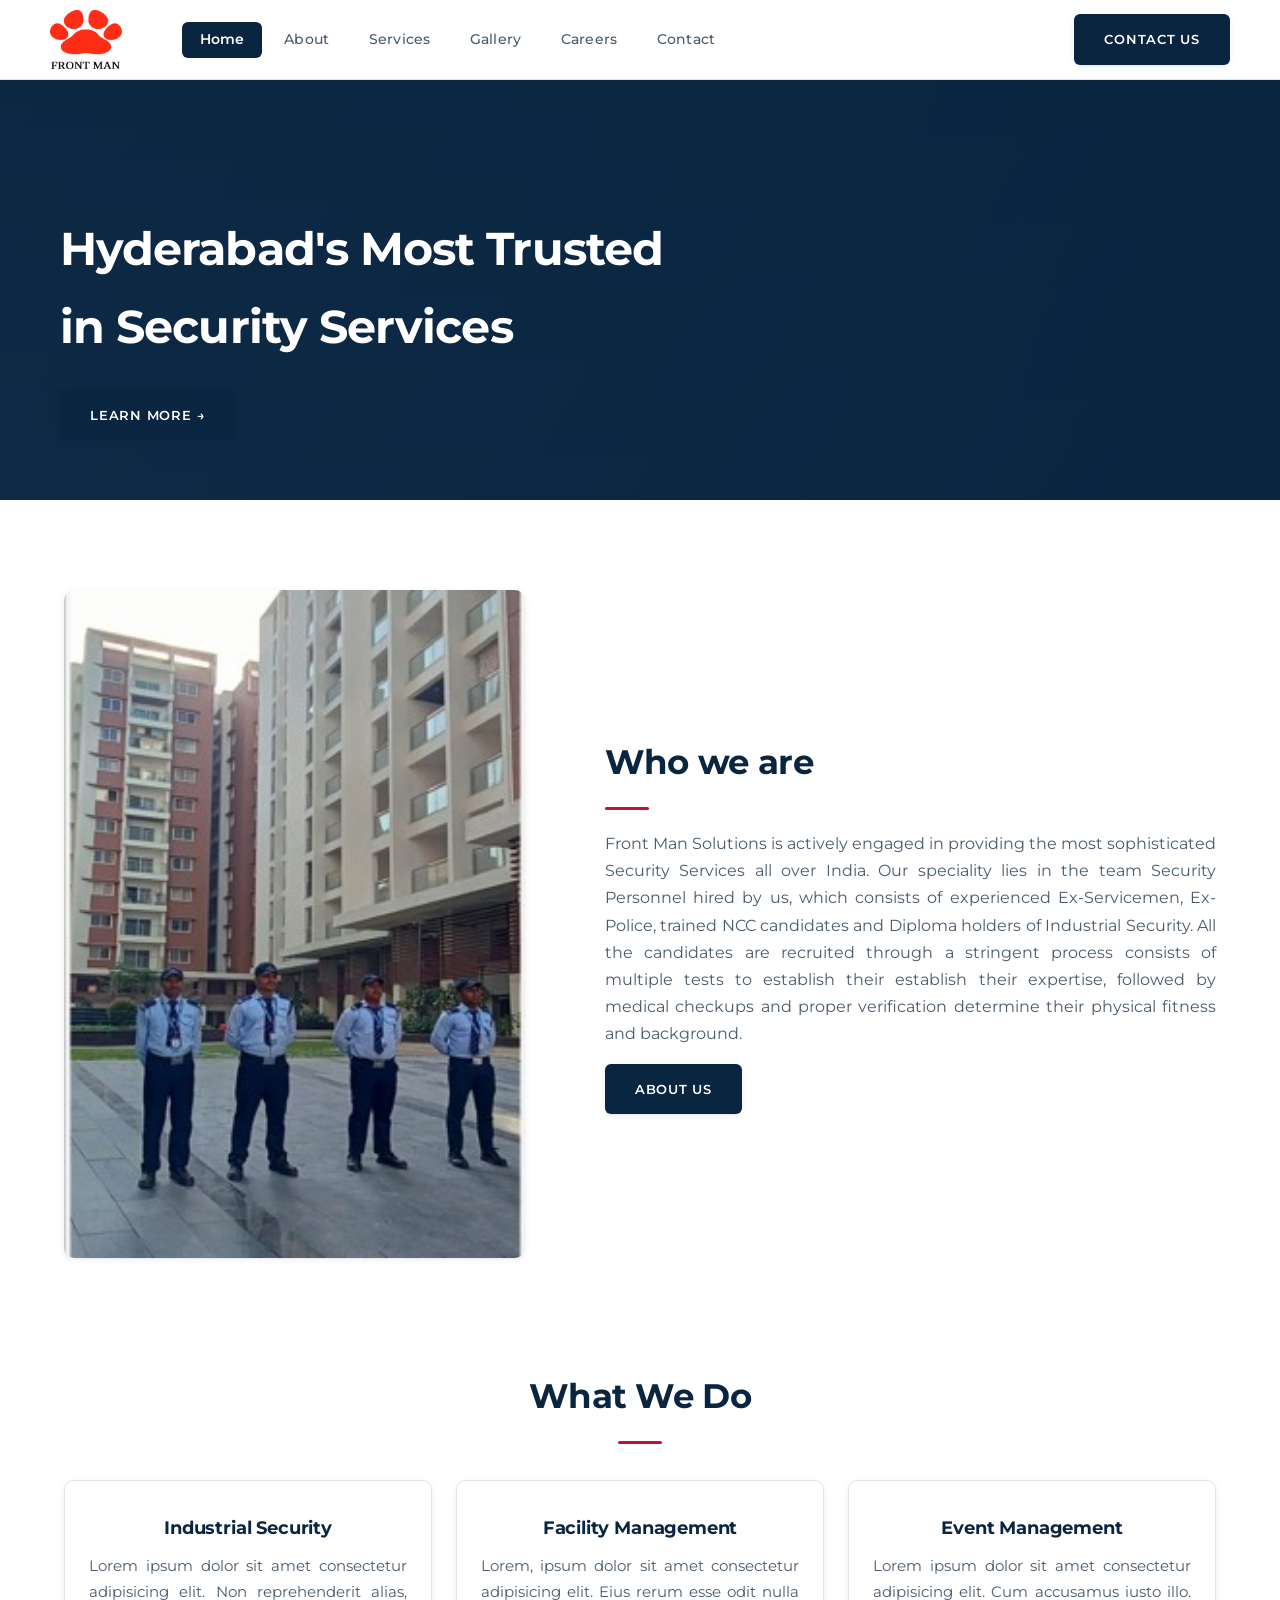
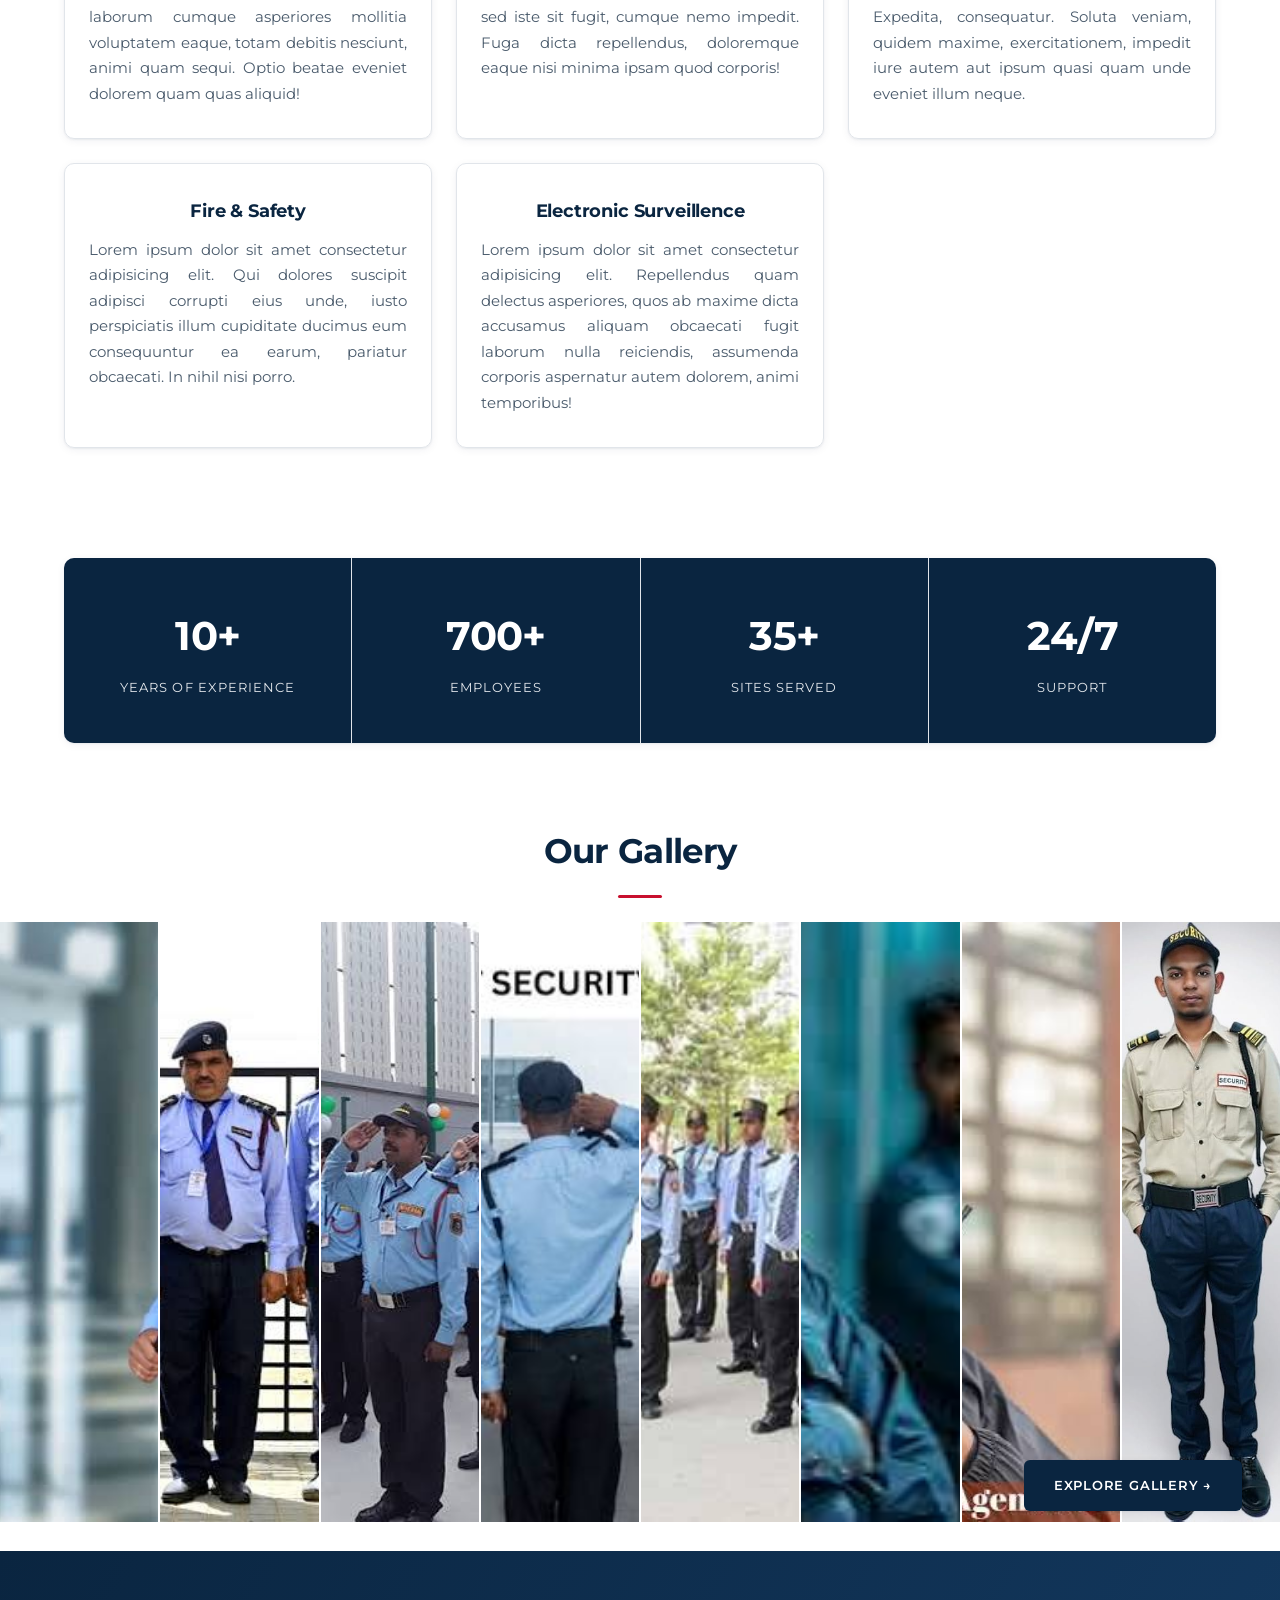
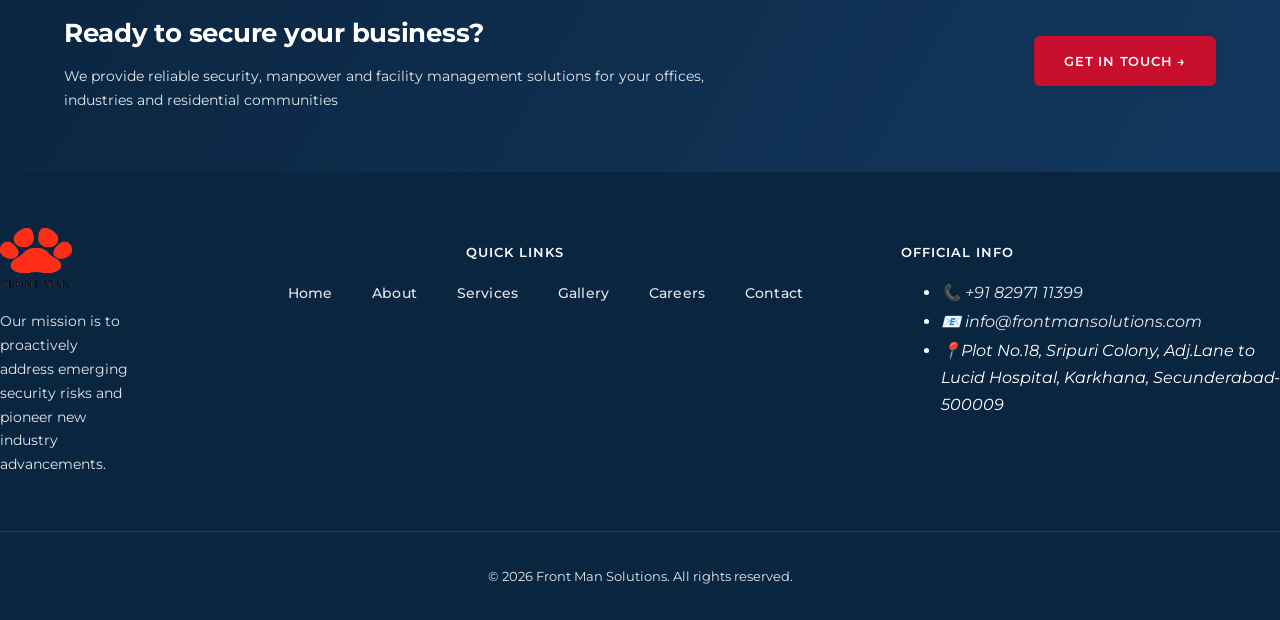
==== FMS/index.html @ 76311084 "First Commit" ====
<!DOCTYPE html>
<html lang="en">

<head>
    <meta charset="UTF-8">
    <meta name="viewport" content="width=device-width, initial-scale=1.0">
    <link rel="preconnect" href="https://fonts.googleapis.com">
    <link rel="preconnect" href="https://fonts.gstatic.com" crossorigin>
    <link href="https://fonts.googleapis.com/css2?family=Montserrat:wght@300;400;500;600;700&display=swap"
        rel="stylesheet">
    <link rel="icon" href="assets/images/favicon.svg">
    <link rel="stylesheet" href="css/styles.css">
    <link rel="stylesheet" href="css/home.css">
    <title>Front Man Solutions</title>
</head>

<body>
    <header>
        <a href="index.html">
            <img src="assets/images/logo.png" alt="Frontman Solutions Logo">
        </a>
        <nav aria-label="Primary Navigation">
            <ul>
                <li><a href="index.html" class="active">Home</a></li>
                <li><a href="about.html">About</a></li>
                <li><a href="services.html">Services</a></li>
                <li><a href="gallery.html">Gallery</a></li>
                <li><a href="careers.html">Careers</a></li>
                <li><a href="contact.html">Contact</a></li>
            </ul>
        </nav>
        <a href="contact.html" class="btn">Contact Us</a>
    </header>
    <main>
        <section class="hero">
            <h1>Hyderabad's Most Trusted in Security Services</h1>
            <a href="about.html" class="btn">Learn More →</a>
        </section>
        <section class="about">
            <div class="container">
                <img src="assets/images/about.jpg" alt="About Image">
                <div class="about-text">
                    <h2 class="section-title">Who we are</h2>
                    <p> Front Man Solutions is actively engaged in providing
                        the most sophisticated Security Services all over India.
                        Our speciality lies in the team Security Personnel hired by us,
                        which consists of experienced Ex-Servicemen, Ex-Police,
                        trained NCC candidates and Diploma holders of Industrial Security.
                        All the candidates are recruited through a stringent
                        process consists of multiple tests to establish their
                        establish their expertise, followed by medical checkups
                        and proper verification determine their physical fitness and background.</p>
                    <a href="about.html" class="btn">About Us</a>
                </div>
            </div>
        </section>
        <section class="services">
            <div class="container">
                <h2 class="section-title">What We Do</h2>
                <div class="service-grid">
                    <div class="service-card">
                        <h3>Industrial Security</h3>
                        <p>Lorem ipsum dolor sit amet consectetur adipisicing elit. Non reprehenderit alias, laborum
                            cumque
                            asperiores mollitia voluptatem eaque, totam debitis nesciunt, animi quam sequi. Optio beatae
                            eveniet dolorem quam quas aliquid!</p>
                    </div>
                    <div class="service-card">
                        <h3>Facility Management</h3>
                        <p>Lorem, ipsum dolor sit amet consectetur adipisicing elit. Eius rerum esse odit nulla sed iste
                            sit
                            fugit, cumque nemo impedit. Fuga dicta repellendus, doloremque eaque nisi minima ipsam quod
                            corporis!</p>
                    </div>
                    <div class="service-card">
                        <h3>Event Management</h3>
                        <p>Lorem ipsum dolor sit amet consectetur adipisicing elit. Cum accusamus iusto illo. Expedita,
                            consequatur. Soluta veniam, quidem maxime, exercitationem, impedit iure autem aut ipsum
                            quasi
                            quam unde eveniet illum neque.</p>
                    </div>
                    <div class="service-card">
                        <h3>Fire & Safety</h3>
                        <p>Lorem ipsum dolor sit amet consectetur adipisicing elit. Qui dolores suscipit adipisci
                            corrupti
                            eius unde, iusto perspiciatis illum cupiditate ducimus eum consequuntur ea earum, pariatur
                            obcaecati. In nihil nisi porro.</p>
                    </div>
                    <div class="service-card">
                        <h3>Electronic Surveillence</h3>
                        <p>Lorem ipsum dolor sit amet consectetur adipisicing elit. Repellendus quam delectus
                            asperiores,
                            quos ab maxime dicta accusamus aliquam obcaecati fugit laborum nulla reiciendis, assumenda
                            corporis aspernatur autem dolorem, animi temporibus!</p>
                    </div>
                </div>
            </div>
        </section>
        <section class="trust">
            <div class="container">
                <dl class="trust-grid">
                    <div class="stat-item">
                        <dt>10+</dt>
                        <dd>Years of experience</dd>
                    </div>
                    <div class="stat-item">
                        <dt>700+</dt>
                        <dd>Employees</dd>
                    </div>
                    <div class="stat-item">
                        <dt>35+</dt>
                        <dd>Sites Served</dd>
                    </div>
                    <div class="stat-item">
                        <dt>24/7</dt>
                        <dd>Support</dd>
                    </div>
                </dl>
            </div>
        </section>
        <section class="gallery">
            <div class="container">
                <h2 class="section-title">Our Gallery</h2>
            </div>
            <div class="gallery-row">
                <div class="gallery-item">
                    <img src="assets/images/images1.jpg" alt="">
                </div>
                <div class="gallery-item">
                    <img src="assets/images/images2.jpg" alt="">
                </div>
                <div class="gallery-item">
                    <img src="assets/images/images3.jpg" alt="">
                </div>
                <div class="gallery-item">
                    <img src="assets/images/images4.jpg" alt="">
                </div>
                <div class="gallery-item">
                    <img src="assets/images/images5.jpg" alt="">
                </div>
                <div class="gallery-item">
                    <img src="assets/images/images6.jpg" alt="">
                </div>
                <div class="gallery-item">
                    <img src="assets/images/images7.jpg" alt="">
                </div>
                <div class="gallery-item">
                    <img src="assets/images/images8.jpg" alt="">
                </div>
                <div class="gallery-btn-wrapper">
                    <a href="gallery.html" class="btn">Explore Gallery →</a>
                </div>
            </div>
        </section>
        <section class="cta">
            <div class="container">
                <div class="cta-question">
                    <h2>Ready to secure your business?</h2>
                    <p>We provide reliable security, manpower and facility management solutions for your offices,
                        industries and residential
                        communities</p>
                </div>
                <a href="contact.html" class="btn">Get in touch →</a>
            </div>
        </section>
    </main>
    <footer>
        <section class="footer-content">
            <div class="footer-logo">
                <img src="assets/images/logo.png" alt="Frontman Solutions Logo">
                <p>Our mission is to proactively address emerging security risks and pioneer new industry
                    advancements.
                </p>
            </div>
            <div class="footer-links">
                <h3>Quick Links</h3>
                <nav aria-label="Footer Navigation">
                    <ul>
                        <li><a href="index.html">Home</a></li>
                        <li><a href="about.html">About</a></li>
                        <li><a href="services.html">Services</a></li>
                        <li><a href="gallery.html">Gallery</a></li>
                        <li><a href="careers.html">Careers</a></li>
                        <li><a href="contact.html">Contact</a></li>
                    </ul>
                </nav>
            </div>
            <div class="footer-info">
                <h3>Official Info</h3>
                <address>
                    <ul>
                        <li><a href="tel:+918297111399">📞 +91 82971 11399</a></li>
                        <li><a href="mailto:info@frontmansolutions.com">📧 info@frontmansolutions.com</a></li>
                        <li>📍Plot No.18, Sripuri Colony,
                            Adj.Lane to Lucid Hospital,
                            Karkhana, Secunderabad-500009
                        </li>
                    </ul>
                </address>
            </div>
        </section>
        <div class="copyright">
            <p>© 2026 Front Man Solutions. All rights reserved.</p>
        </div>
    </footer>
</body>
---- FMS/css/styles.css ----
:root {
    /* Brand colors */
    --navy: #0A2540;
    --navy-light: #13385E;
    --steel: #4A5B6C;
    --steel-light: #E4E8EC;
    --accent: #C8102E;
    --accent-dark: #9E0C22;
    --white: #FFFFFF;
    --ink: #1B1F23;
    --border: #E1E5EA;

    /* Typography scale */
    --fs-h1: 46px;
    --fs-h2: 32px;
    --fs-h3: 20px;
    --fs-body: 16px;
    --fs-small: 14px;

    /* Effects */
    --shadow-card: 0 1px 2px rgba(10, 37, 64, 0.06), 0 2px 8px rgba(10, 37, 64, 0.06);
    --shadow-card-hover: 0 2px 4px rgba(10, 37, 64, 0.08), 0 8px 20px rgba(10, 37, 64, 0.10);
    --radius-sm: 6px;
    --radius-md: 10px;
    --radius-lg: 20px;
    --transition-base: 0.2s ease;
}

.container {
    width: min(90%, 1200px);
    margin: auto;
}

/* Typography-led section title — bold navy heading + thin red underline accent */
.section-title {
    color: var(--navy);
    font-size: 34px;
    font-weight: 700;
    letter-spacing: -0.02em;
    text-align: center;
    width: fit-content;
    margin: auto;
    margin-bottom: 36px;
    padding-bottom: 18px;
    position: relative;
}

.section-title::after {
    content: '';
    position: absolute;
    bottom: 0;
    left: 50%;
    transform: translateX(-50%);
    width: 44px;
    height: 3px;
    background: var(--accent);
    border-radius: 2px;
}

/* Solid navy button, tight motion, uppercase micro-label */
.btn {
    display: inline-block;
    margin: 0;
    padding: 14px 30px;
    color: var(--white);
    text-decoration: none;
    border-radius: var(--radius-sm);
    background: var(--navy);
    font-size: 13px;
    font-weight: 600;
    letter-spacing: 0.06em;
    text-transform: uppercase;
    box-shadow: var(--shadow-card);
    transition:
        background 0.2s ease,
        transform 0.2s ease,
        box-shadow 0.2s ease;
}

.btn:hover {
    background: var(--accent);
    transform: translateY(-2px);
    box-shadow: 0 8px 20px rgba(200, 16, 46, 0.25);
}

.btn:active {
    transform: translateY(0);
}

*,
*::before,
*::after {
    box-sizing: border-box;
}

body {
    margin: 0;
    padding: 0;
    font-family: "Montserrat", sans-serif;
    font-weight: 400;
    line-height: 1.7;
    color: var(--ink);
}

header {
    display: flex;
    align-items: center;
    justify-content: space-between;
    position: sticky;
    top: 0;
    z-index: 1000;
    padding: 0 50px;
    height: 80px;
    background: var(--white);
    border-bottom: 1px solid var(--border);
}

header img {
    width: auto;
    max-height: 60px;
}

header a {
    display: flex;
    align-items: center;
}

nav {
    flex: 1;
    margin-left: 60px;
    height: 100%;
}

nav ul {
    display: flex;
    align-items: center;
    list-style: none;
    gap: 4px;
    margin: 0;
    padding: 0;
    height: 100%;
}

nav ul li {
    height: 100%;
    display: flex;
    align-items: center;
}

nav ul a {
    display: flex;
    align-items: center;
    justify-content: center;
    height: 36px;
    padding: 0 18px;
    text-decoration: none;
    color: var(--steel);
    font-size: 14px;
    font-weight: 500;
    letter-spacing: 0.01em;
    border-radius: var(--radius-sm);
    transition: color 0.2s ease, background 0.2s ease;
}

nav ul a:hover {
    color: var(--navy);
    background: var(--steel-light);
}

nav ul a.active {
    background: var(--navy);
    color: var(--white);
    font-weight: 600;
}

footer {
    display: flex;
    flex-direction: column;
    color: var(--white);
    padding-top: 56px;
    background: var(--navy);
}

.footer-content {
    display: flex;
    justify-content: center;
    align-items: flex-start;
    gap: 80px;
    padding-bottom: 40px;
}

.footer-logo img {
    width: auto;
    max-height: 60px;
}

.footer-logo p {
    color: var(--steel-light);
    font-size: 14px;
    max-width: 260px;
}

.footer-links {
    display: flex;
    flex-direction: column;
}

.footer-links h3 {
    text-align: center;
    color: var(--white);
    font-size: 13px;
    text-transform: uppercase;
    letter-spacing: 0.08em;
    font-weight: 600;
}

.footer-links a {
    text-decoration: none;
    color: var(--steel-light);
    margin-bottom: 5px;
    transition: color 0.2s ease;
}

.footer-links a:hover {
    color: var(--white);
}

.footer-info h3 {
    color: var(--white);
    font-size: 13px;
    text-transform: uppercase;
    letter-spacing: 0.08em;
    font-weight: 600;
}

.footer-info a {
    color: var(--steel-light);
    text-decoration: none;
    line-height: 1.8;
    transition: color 0.2s ease;
}

.footer-info a:hover {
    color: var(--white);
}

.copyright {
    width: 100%;
    text-align: center;
    border-top: 1px solid rgba(255, 255, 255, 0.1);
    padding: 20px 0;
    font-size: 13px;
    color: var(--steel-light);
}
---- FMS/css/home.css ----
/* Hero — the ONE signature gradient moment on the page */
.hero {
    background-image:
        linear-gradient(180deg, rgba(10, 37, 64, 0.82), rgba(10, 37, 64, 0.55)),
        linear-gradient(120deg, #16324f, #0A2540),
        url("../assets/images/hero.jpg");
    background-size: cover;
    background-position: center;
    min-height: 420px;
    display: flex;
    flex-direction: column;
    justify-content: flex-end;
    padding: 60px;
}

.hero h1 {
    font-size: var(--fs-h1);
    font-weight: 700;
    letter-spacing: -0.02em;
    color: var(--white);
    max-width: 640px;
    margin: 0 0 24px;
}

.hero a {
    width: fit-content;
}

.trust {
    padding: 20px 0 60px;
}

.trust .container {
    display: flex;
    align-items: center;
    justify-content: center;
    box-sizing: border-box;
    border-radius: var(--radius-md);
    overflow: hidden;
    box-shadow: var(--shadow-card);
    margin: 20px auto;
    height: fit-content;
    background: var(--border);
}

.trust-grid {
    display: grid;
    grid-template-columns: repeat(4, 1fr);
    gap: 1px;
    width: 100%;
    background: var(--border);
    margin: 0;
}

.stat-item {
    margin: 0;
    padding: 44px 20px;
    color: var(--white);
    text-align: center;
    background: var(--navy);
}

.stat-item dt,
.stat-item dd {
    margin: 0;
}

.stat-item dt {
    font-size: 40px;
    font-weight: 700;
    letter-spacing: -0.02em;
}

.stat-item dd {
    font-size: 13px;
    text-transform: uppercase;
    letter-spacing: 0.08em;
    color: var(--steel-light);
    margin-top: 6px;
}

.about .container {
    display: flex;
    justify-content: center;
    align-items: center;
    text-align: justify;
    gap: 80px;
    padding: 90px 0;
    height: fit-content;
}

.about-text {
    flex: 1;
    display: block;
}

.about-text .section-title {
    margin: 0 0 20px;
    text-align: left;
}

.about-text .section-title::after {
    left: 0;
    transform: none;
}

.about-text p {
    color: var(--steel);
}

.about img {
    width: 40%;
    object-fit: cover;
    border-radius: var(--radius-md);
    box-shadow: var(--shadow-card);
}

.services {
    padding: 20px 0 60px;
}

.service-grid {
    display: grid;
    grid-template-columns: repeat(auto-fit, minmax(280px, 1fr));
    gap: 24px;
    margin: 10px 0;
}

.service-card {
    padding: 32px 24px;
    border: 1px solid var(--border);
    border-radius: var(--radius-md);
    box-shadow: var(--shadow-card);
    transition: transform 0.2s ease, box-shadow 0.2s ease, border-color 0.2s ease;
}

.service-card:hover {
    transform: translateY(-4px);
    box-shadow: var(--shadow-card-hover);
    border-color: var(--navy);
}

.service-card h3 {
    text-align: center;
    margin: 0 0 10px;
    color: var(--navy);
    font-size: 18px;
    letter-spacing: -0.01em;
}

.service-card p {
    text-align: justify;
    color: var(--steel);
    font-size: 15px;
    margin: 0;
}

.gallery {
    position: relative;
    padding-bottom: 20px;
}

.gallery .section-title {
    margin-bottom: 24px;
}

.gallery-btn-wrapper {
    position: absolute;
    right: 38px;
    bottom: 40px;
}

.gallery-row {
    width: 100%;
    display: flex;
    gap: 2px;
}

.gallery-item {
    flex: 1;
    overflow: hidden;
    cursor: pointer;
    transition: flex 0.4s ease;
}

.gallery-item:hover {
    flex: 2.2;
}

.gallery-item img {
    width: 100%;
    height: 600px;
    object-fit: cover;
    transition: transform 0.4s ease;
}

.gallery-item:hover img {
    transform: scale(1.05);
}

.cta {
    width: 100%;
    background: linear-gradient(120deg, var(--navy), var(--navy-light));
    padding: 60px 0;
}

.cta .container {
    display: flex;
    justify-content: space-between;
    align-items: center;
    gap: 80px;
    margin-bottom: 0;
}

.cta-question {
    max-width: 650px;
}

.cta-question h2 {
    color: var(--white);
    font-size: 26px;
    font-weight: 700;
    letter-spacing: -0.01em;
    margin: 0 0 10px;
}

.cta-question p {
    font-size: 14px;
    color: var(--steel-light);
    line-height: 1.7;
    margin: 0;
}

.cta .btn {
    background: var(--accent);
    flex-shrink: 0;
}

.cta .btn:hover {
    background: var(--accent-dark);
}
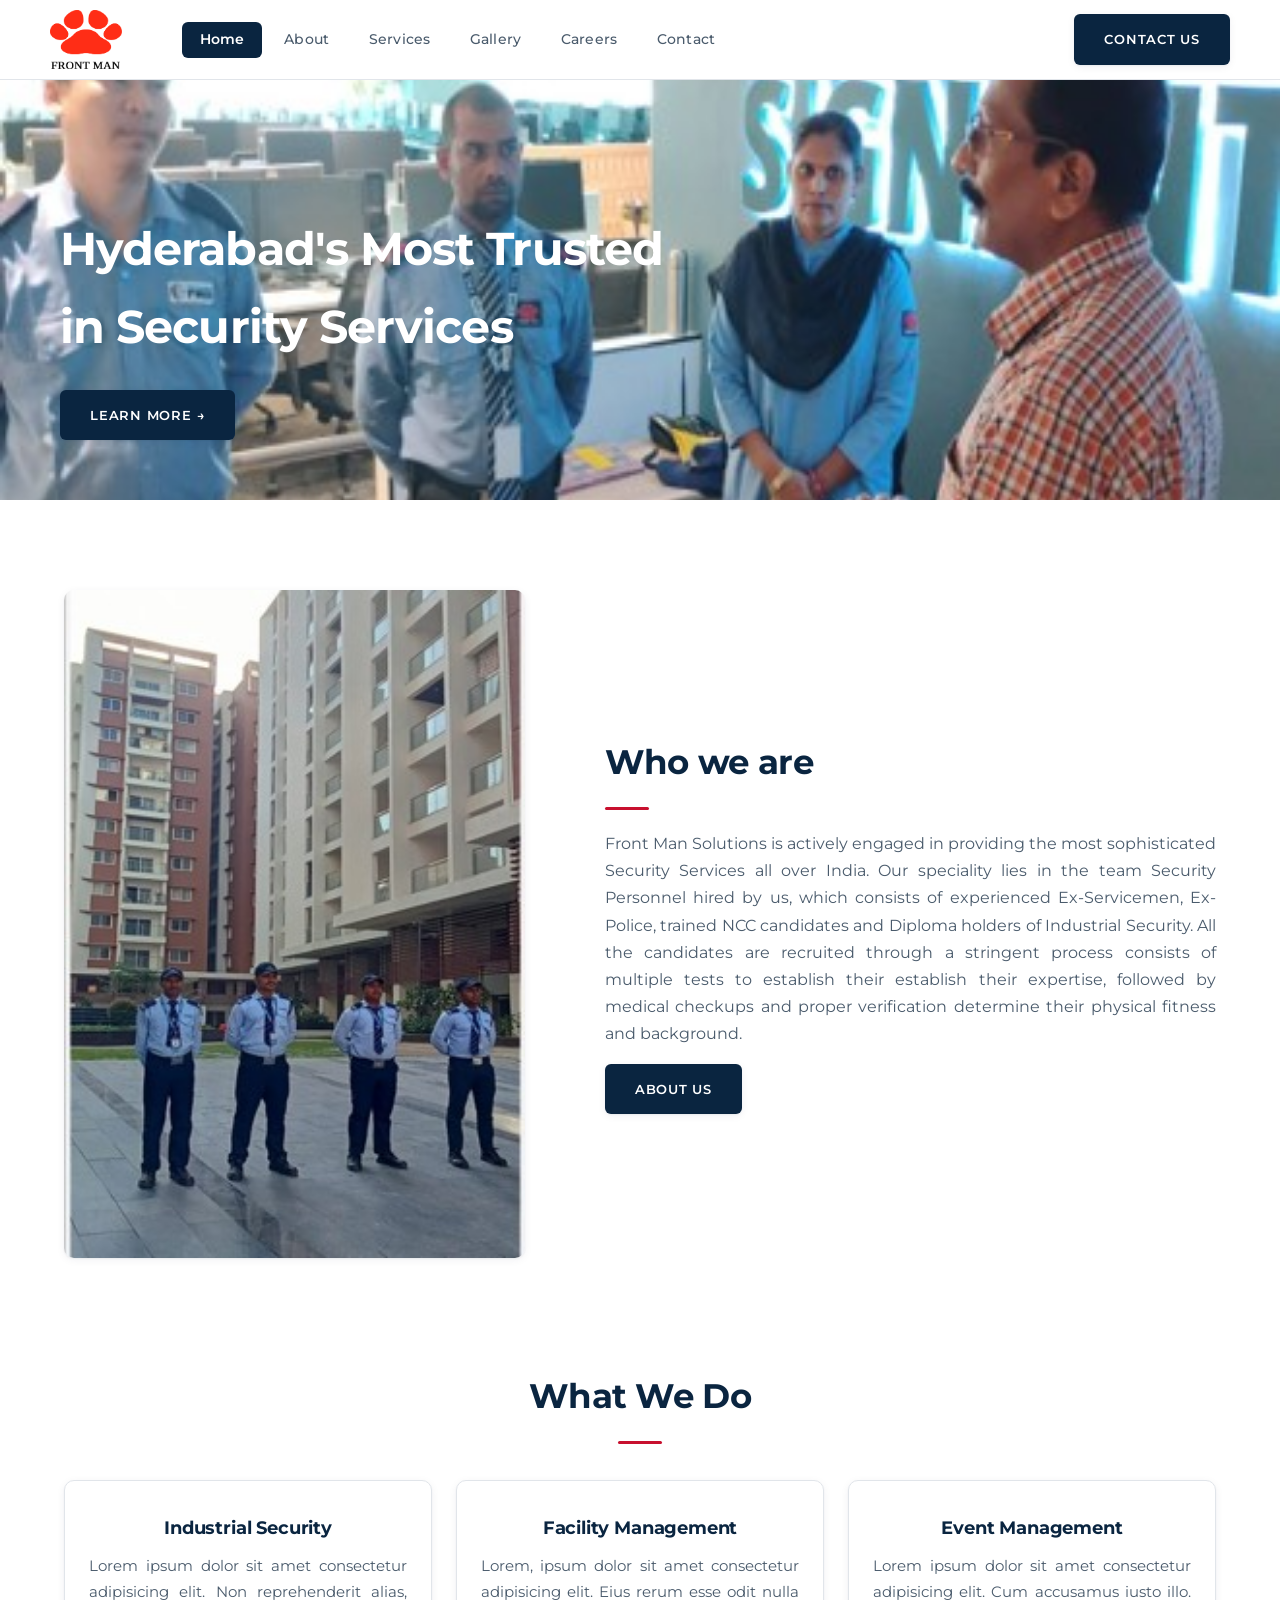
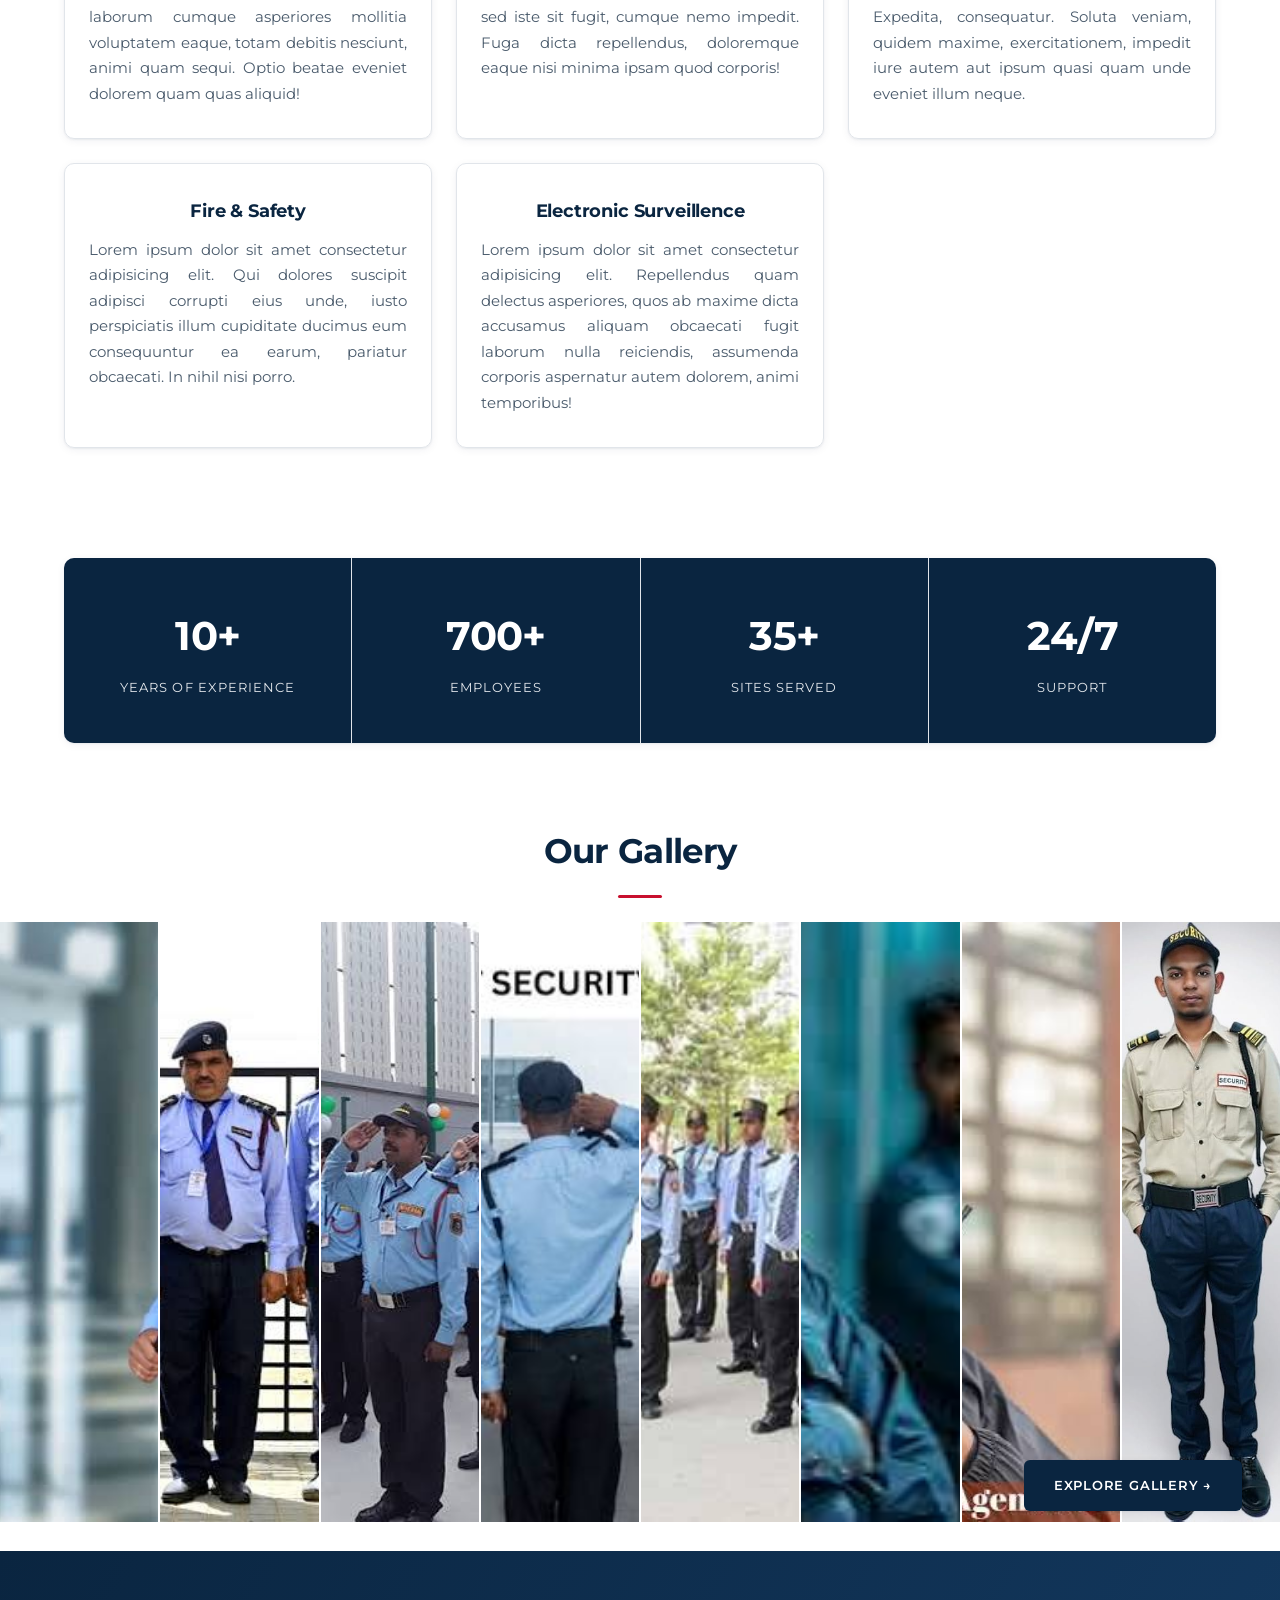
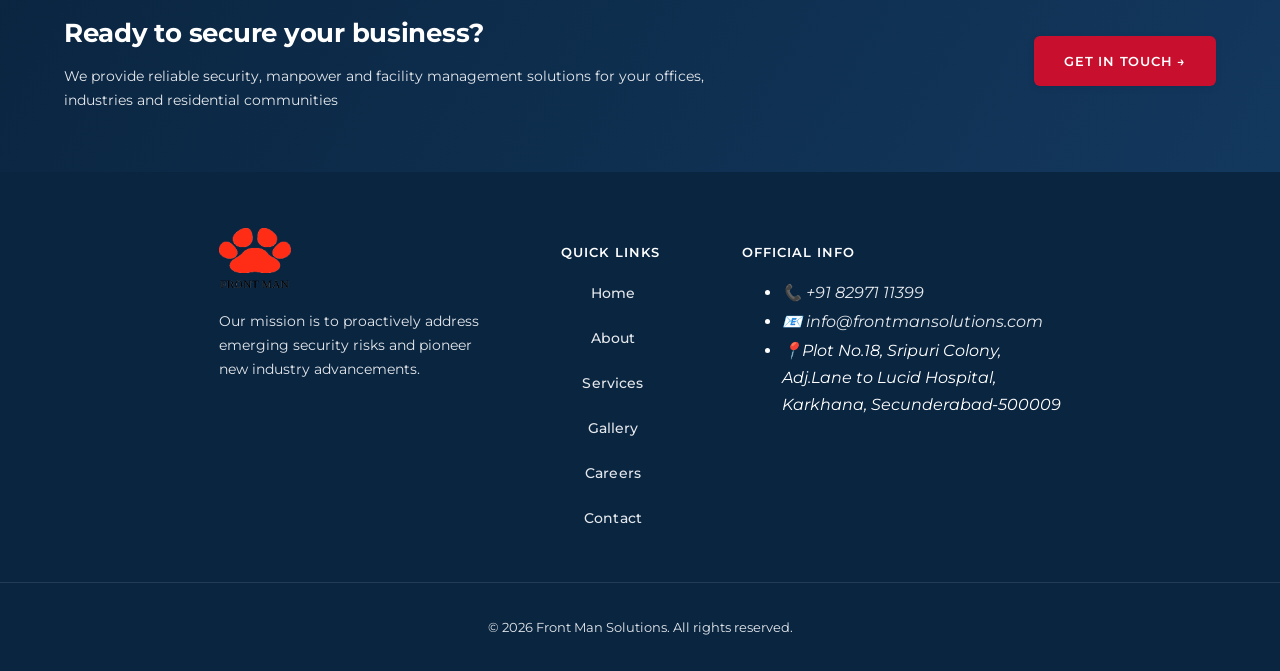
==== commit d643c368: "TRAIL 2" ====
--- a/FMS/index.html
+++ b/FMS/index.html
@@ -191,8 +191,8 @@
                     <ul>
                         <li><a href="tel:+918297111399">📞 +91 82971 11399</a></li>
                         <li><a href="mailto:info@frontmansolutions.com">📧 info@frontmansolutions.com</a></li>
-                        <li>📍Plot No.18, Sripuri Colony,
-                            Adj.Lane to Lucid Hospital,
+                        <li>📍Plot No.18, Sripuri Colony,<br>
+                            Adj.Lane to Lucid Hospital,<br>
                             Karkhana, Secunderabad-500009
                         </li>
                     </ul>
--- a/FMS/css/styles.css
+++ b/FMS/css/styles.css
@@ -1,5 +1,4 @@
 :root {
-    /* Brand colors */
     --navy: #0A2540;
     --navy-light: #13385E;
     --steel: #4A5B6C;
@@ -10,14 +9,12 @@
     --ink: #1B1F23;
     --border: #E1E5EA;
 
-    /* Typography scale */
     --fs-h1: 46px;
     --fs-h2: 32px;
     --fs-h3: 20px;
     --fs-body: 16px;
     --fs-small: 14px;
 
-    /* Effects */
     --shadow-card: 0 1px 2px rgba(10, 37, 64, 0.06), 0 2px 8px rgba(10, 37, 64, 0.06);
     --shadow-card-hover: 0 2px 4px rgba(10, 37, 64, 0.08), 0 8px 20px rgba(10, 37, 64, 0.10);
     --radius-sm: 6px;
@@ -31,7 +28,6 @@
     margin: auto;
 }
 
-/* Typography-led section title — bold navy heading + thin red underline accent */
 .section-title {
     color: var(--navy);
     font-size: 34px;
@@ -57,7 +53,6 @@
     border-radius: 2px;
 }
 
-/* Solid navy button, tight motion, uppercase micro-label */
 .btn {
     display: inline-block;
     margin: 0;
@@ -199,10 +194,15 @@
     font-size: 14px;
     max-width: 260px;
 }
-
-.footer-links {
+ 
+.footer-links nav {
+    margin-left: 0px;
+}
+
+.footer-links nav ul {
     display: flex;
     flex-direction: column;
+    margin-left: 5px;
 }
 
 .footer-links h3 {
@@ -222,7 +222,7 @@
 }
 
 .footer-links a:hover {
-    color: var(--white);
+    color: var(--navy);
 }
 
 .footer-info h3 {
--- a/FMS/css/home.css
+++ b/FMS/css/home.css
@@ -1,9 +1,10 @@
 /* Hero — the ONE signature gradient moment on the page */
 .hero {
     background-image:
-        linear-gradient(180deg, rgba(10, 37, 64, 0.82), rgba(10, 37, 64, 0.55)),
-        linear-gradient(120deg, #16324f, #0A2540),
-        url("../assets/images/hero.jpg");
+    url("../assets/images/hero.jpg");
+        /* linear-gradient(180deg, rgba(10, 37, 64, 0.82), rgba(10, 37, 64, 0.55)),
+        linear-gradient(120deg, #16324f, #0A2540); */
+        
     background-size: cover;
     background-position: center;
     min-height: 420px;
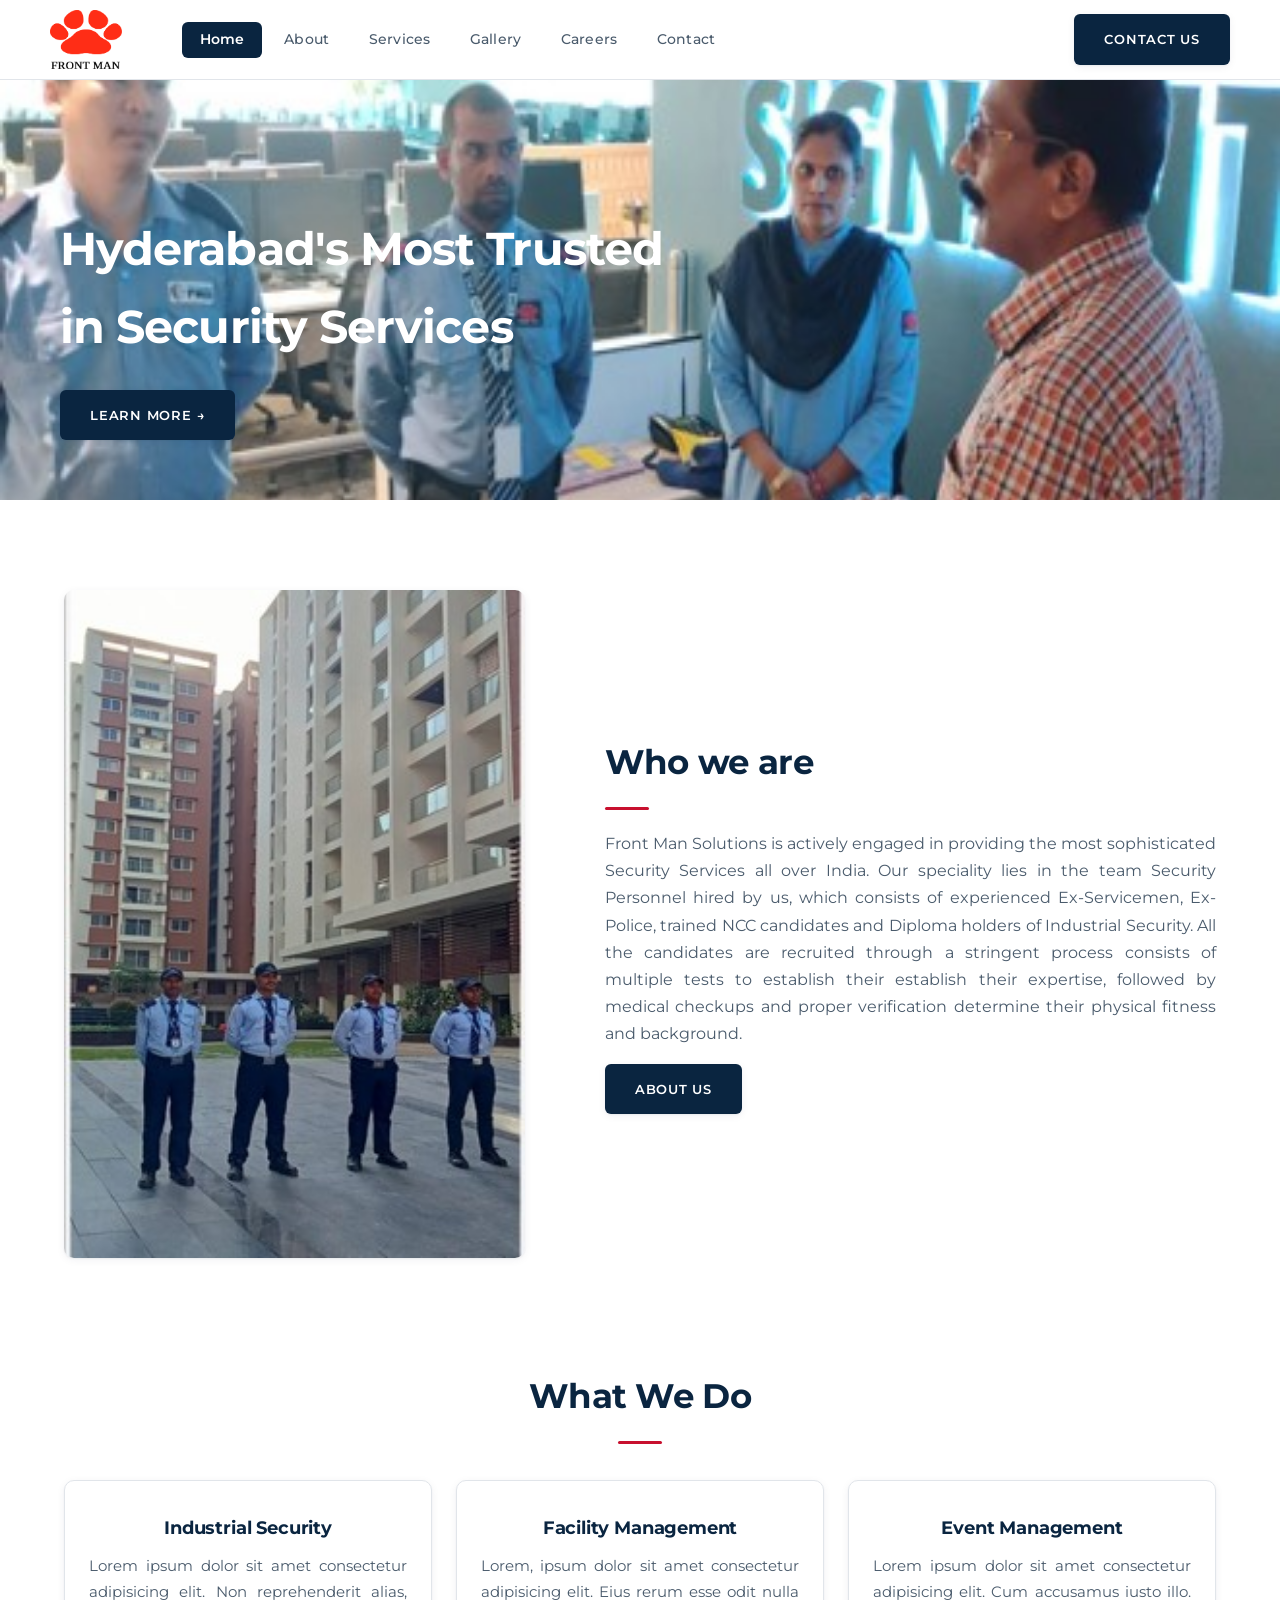
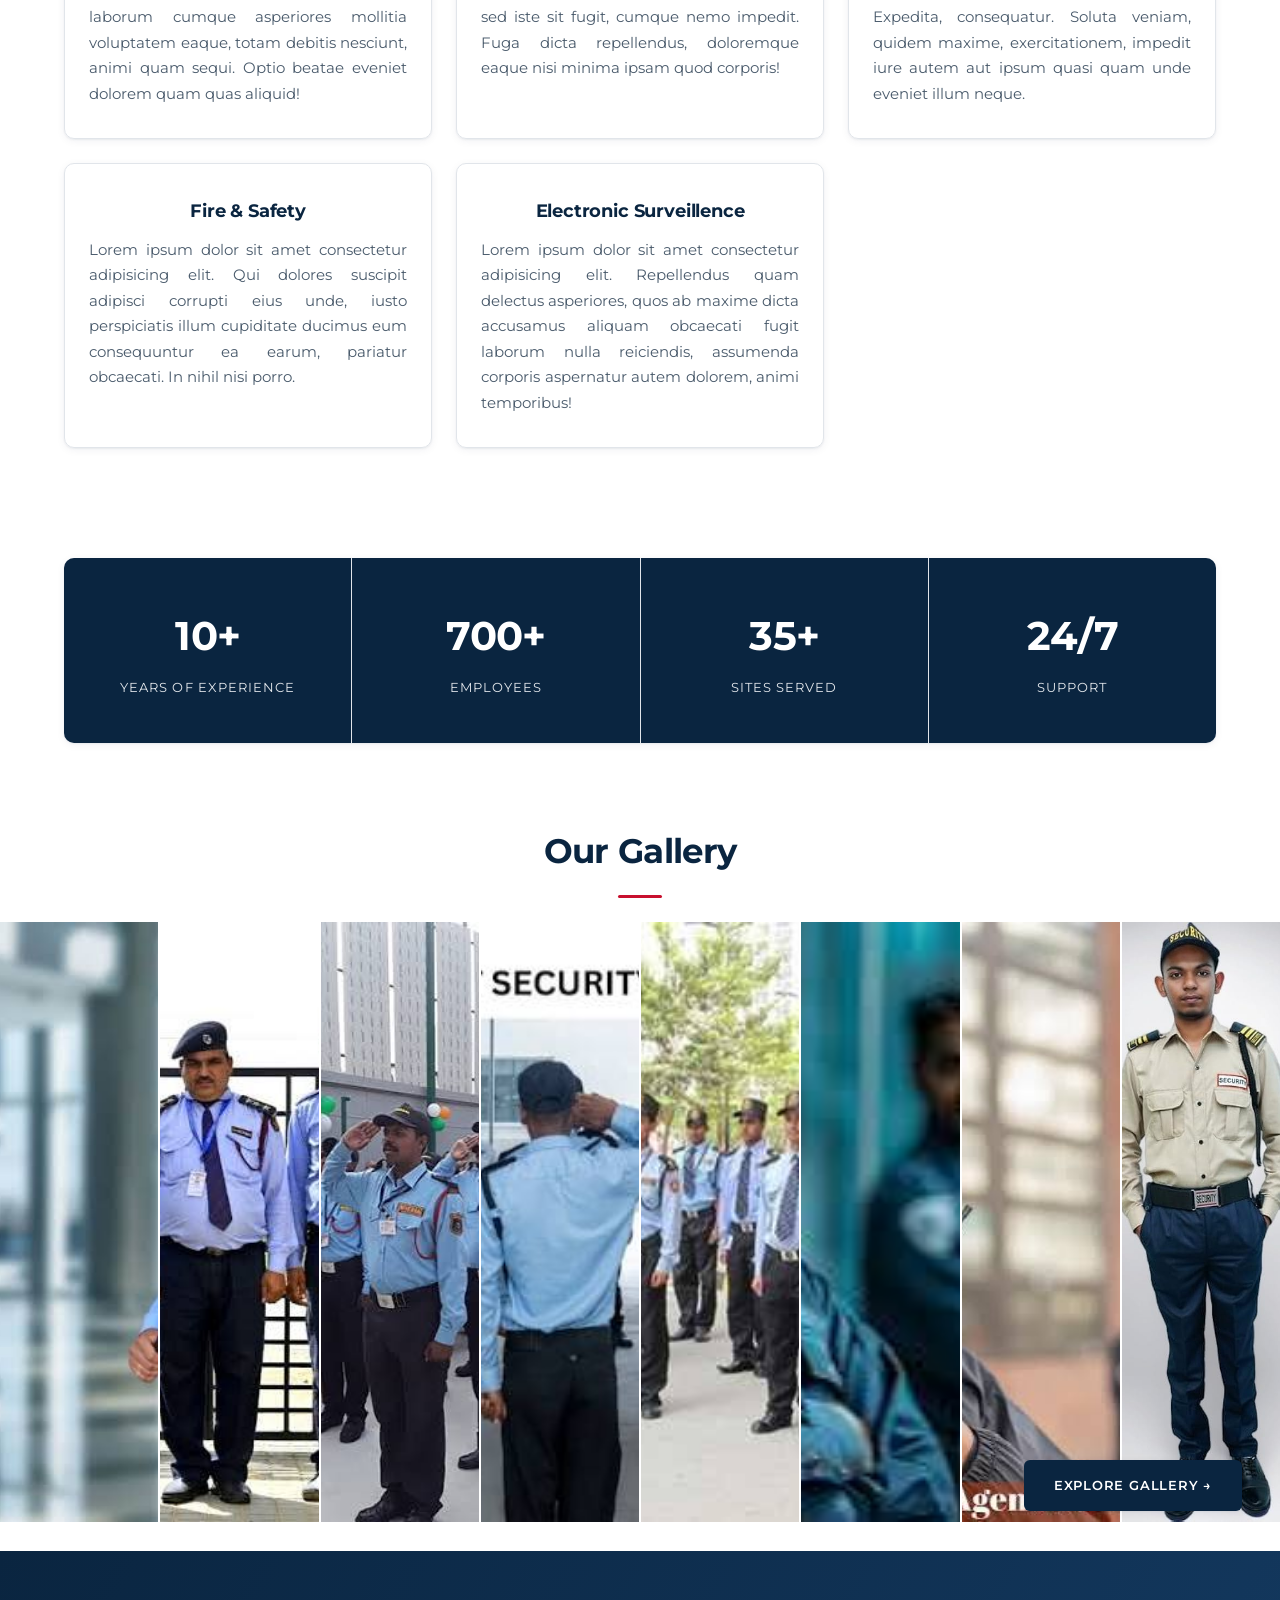
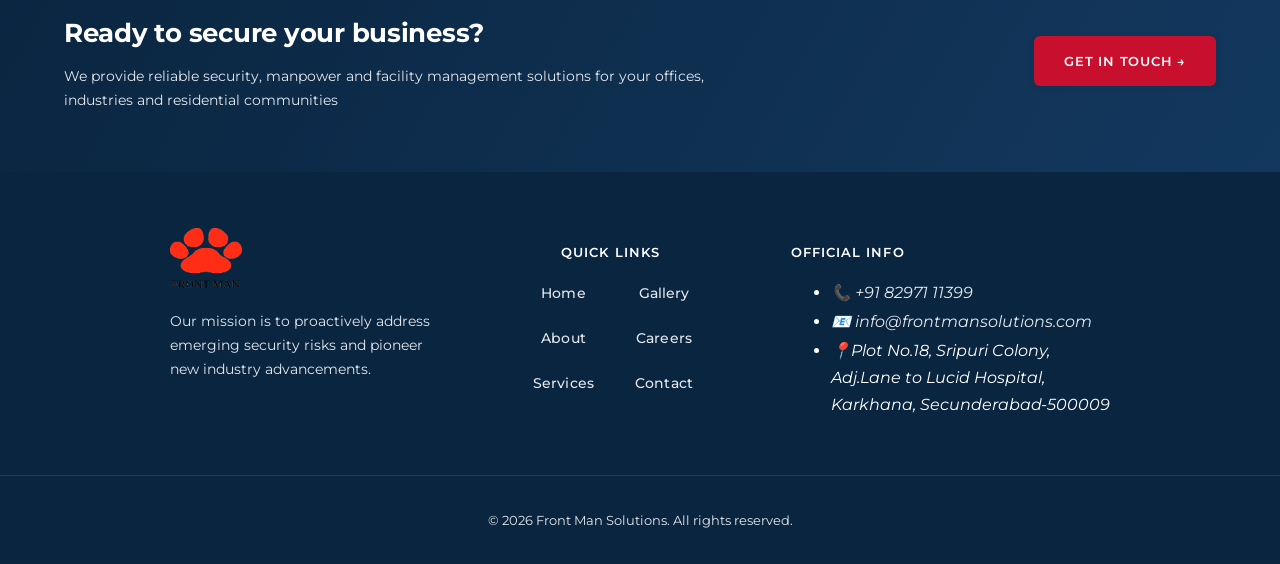
==== commit 3f228ca4: "Add files via upload" ====
--- a/FMS/index.html
+++ b/FMS/index.html
@@ -179,6 +179,8 @@
                         <li><a href="index.html">Home</a></li>
                         <li><a href="about.html">About</a></li>
                         <li><a href="services.html">Services</a></li>
+                    </ul>
+                    <ul>
                         <li><a href="gallery.html">Gallery</a></li>
                         <li><a href="careers.html">Careers</a></li>
                         <li><a href="contact.html">Contact</a></li>
--- a/FMS/css/styles.css
+++ b/FMS/css/styles.css
@@ -196,6 +196,7 @@
 }
  
 .footer-links nav {
+    display: flex;
     margin-left: 0px;
 }
 
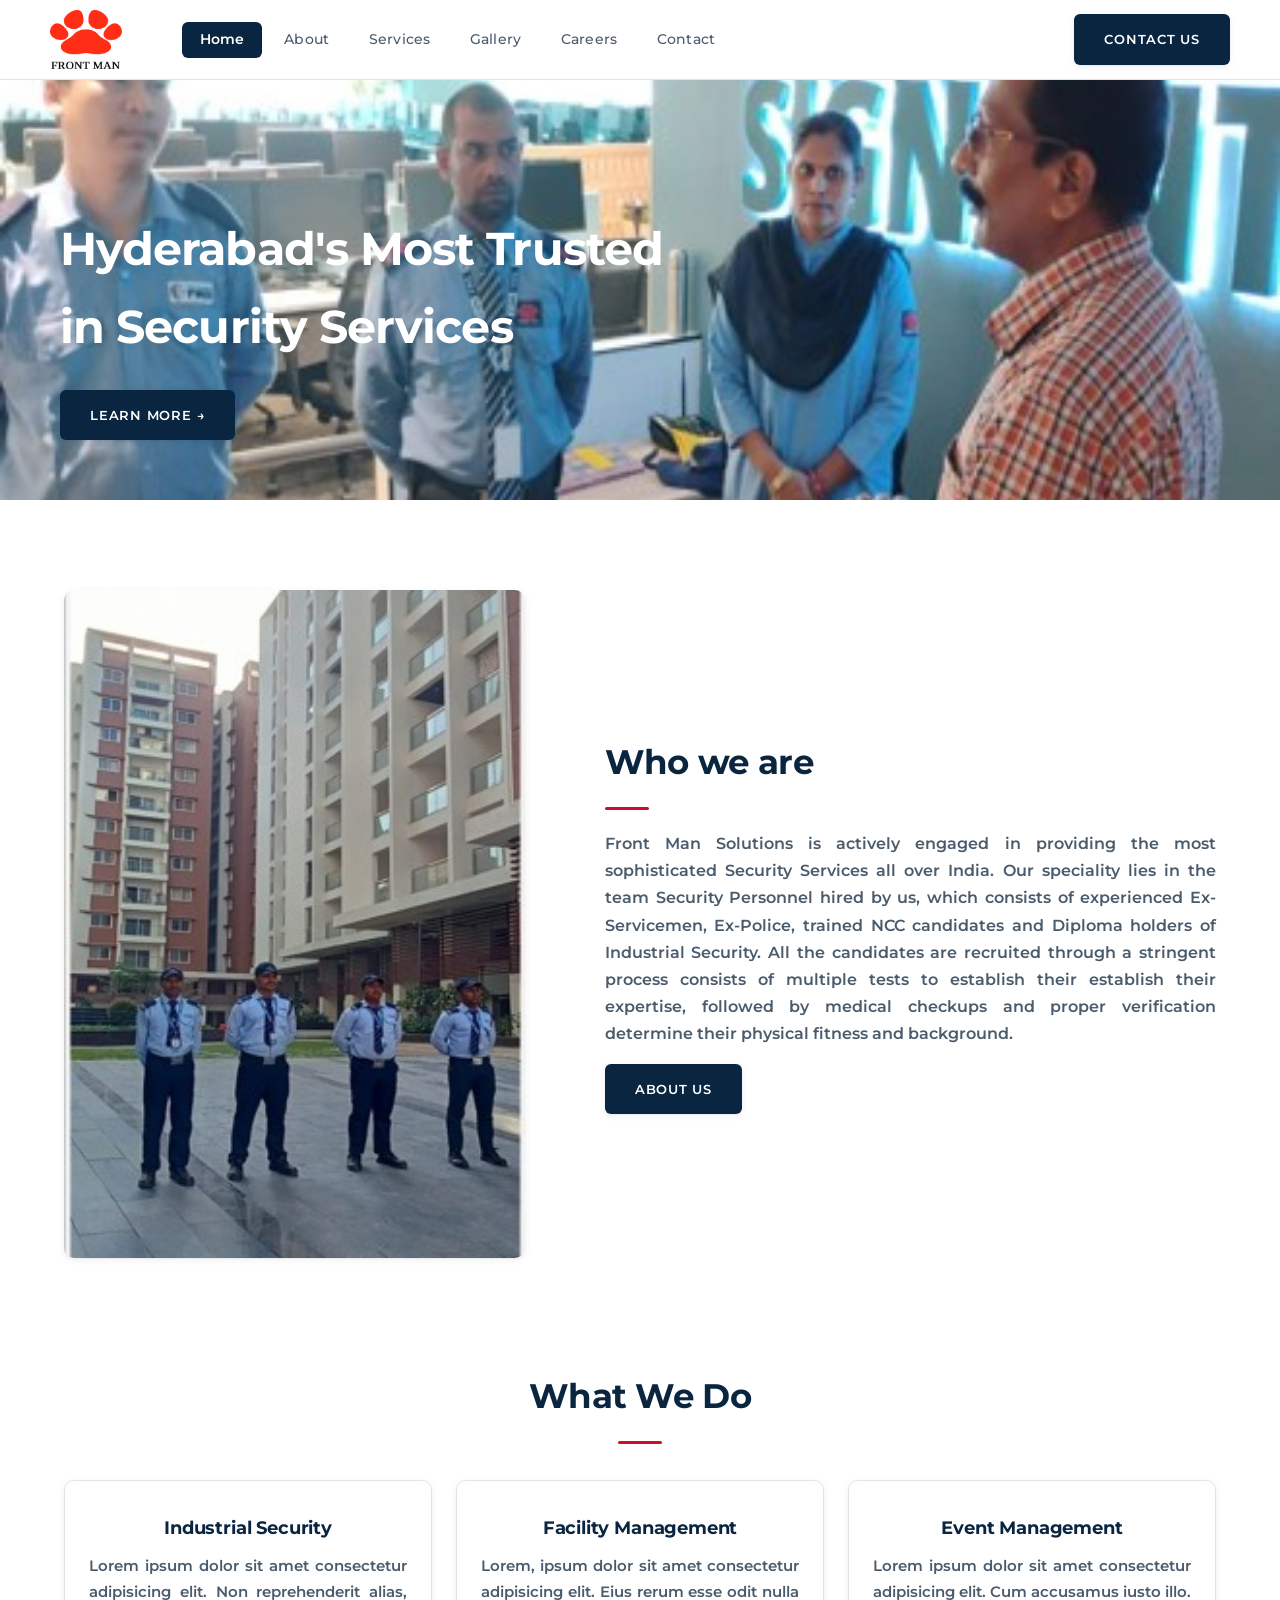
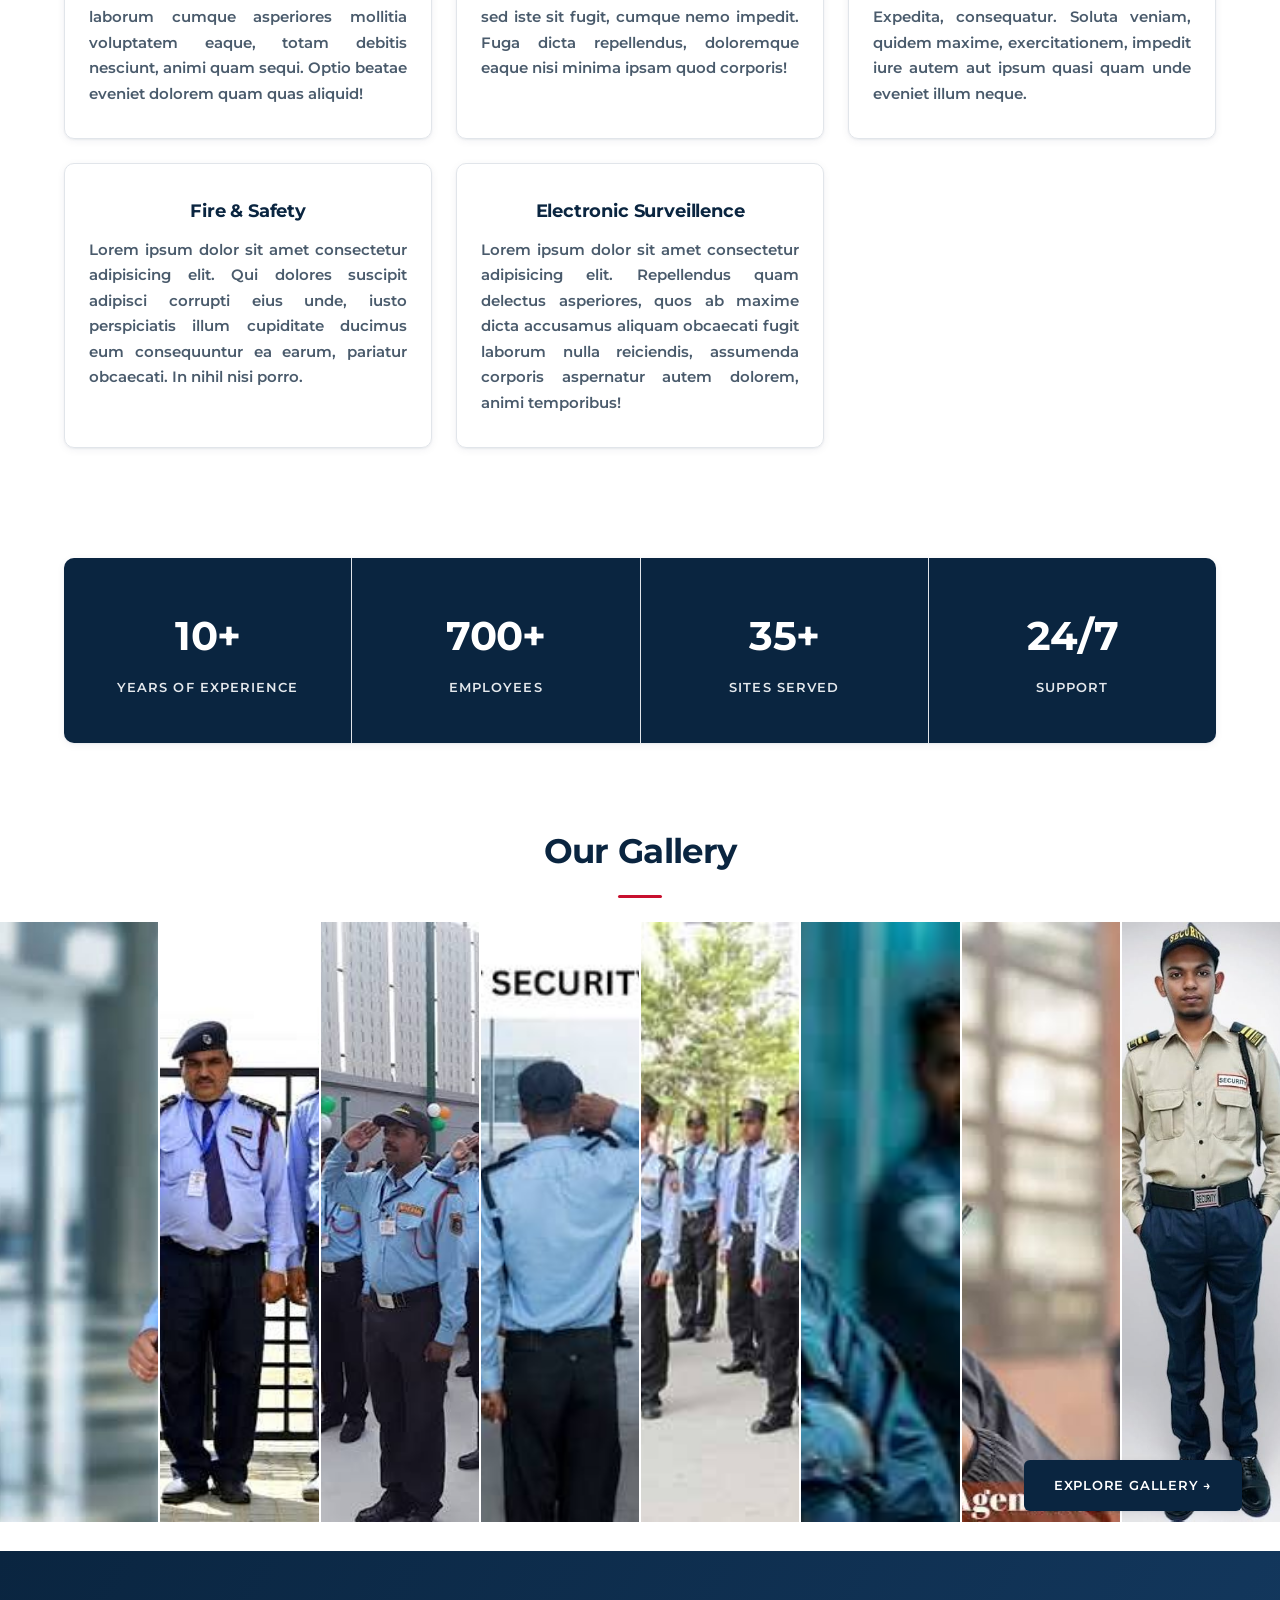
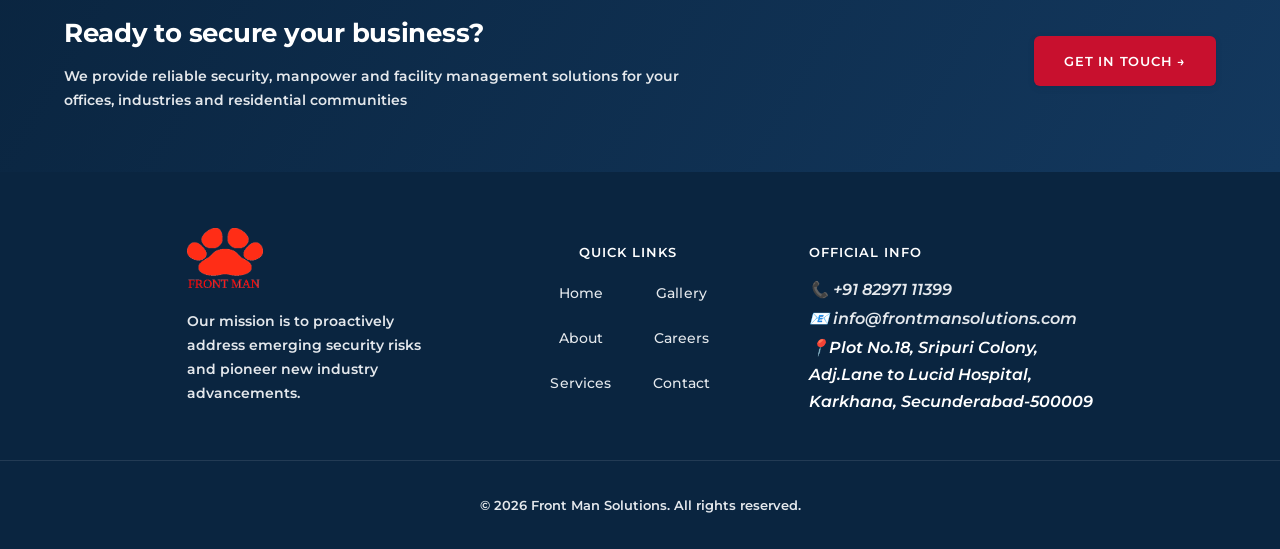
==== commit e103053c: "Trail 3" ====
--- a/FMS/index.html
+++ b/FMS/index.html
@@ -17,7 +17,7 @@
 <body>
     <header>
         <a href="index.html">
-            <img src="assets/images/logo.png" alt="Frontman Solutions Logo">
+            <img src="assets/images/logo.png" alt="Front Man Solutions Logo">
         </a>
         <nav aria-label="Primary Navigation">
             <ul>
@@ -167,7 +167,7 @@
     <footer>
         <section class="footer-content">
             <div class="footer-logo">
-                <img src="assets/images/logo.png" alt="Frontman Solutions Logo">
+                <img src="assets/images/footer-logo.png" alt="Front Man Solutions Logo">
                 <p>Our mission is to proactively address emerging security risks and pioneer new industry
                     advancements.
                 </p>
--- a/FMS/css/styles.css
+++ b/FMS/css/styles.css
@@ -3,8 +3,9 @@
     --navy-light: #13385E;
     --steel: #4A5B6C;
     --steel-light: #E4E8EC;
-    --accent: #C8102E;
-    --accent-dark: #9E0C22;
+    --accent: #FF0026;
+    --accent-dark: #C8102E;
+    --gold: #FFD900;
     --white: #FFFFFF;
     --ink: #1B1F23;
     --border: #E1E5EA;
@@ -49,7 +50,7 @@
     transform: translateX(-50%);
     width: 44px;
     height: 3px;
-    background: var(--accent);
+    background: var(--accent-dark);
     border-radius: 2px;
 }
 
@@ -73,7 +74,7 @@
 }
 
 .btn:hover {
-    background: var(--accent);
+    background: var(--accent-dark);
     transform: translateY(-2px);
     box-shadow: 0 8px 20px rgba(200, 16, 46, 0.25);
 }
@@ -92,7 +93,7 @@
     margin: 0;
     padding: 0;
     font-family: "Montserrat", sans-serif;
-    font-weight: 400;
+    font-weight: 600;
     line-height: 1.7;
     color: var(--ink);
 }
@@ -194,7 +195,7 @@
     font-size: 14px;
     max-width: 260px;
 }
- 
+
 .footer-links nav {
     display: flex;
     margin-left: 0px;
@@ -223,7 +224,7 @@
 }
 
 .footer-links a:hover {
-    color: var(--navy);
+    color: var(--white);
 }
 
 .footer-info h3 {
@@ -241,8 +242,14 @@
     transition: color 0.2s ease;
 }
 
+.footer-info address ul {
+    list-style: none;
+    margin: 0;
+    padding: 0;
+}
+
 .footer-info a:hover {
-    color: var(--white);
+    color: var(--accent);
 }
 
 .copyright {
--- a/FMS/css/home.css
+++ b/FMS/css/home.css
@@ -1,10 +1,7 @@
 /* Hero — the ONE signature gradient moment on the page */
 .hero {
     background-image:
-    url("../assets/images/hero.jpg");
-        /* linear-gradient(180deg, rgba(10, 37, 64, 0.82), rgba(10, 37, 64, 0.55)),
-        linear-gradient(120deg, #16324f, #0A2540); */
-        
+        url("../assets/images/hero.jpg");
     background-size: cover;
     background-position: center;
     min-height: 420px;
@@ -233,10 +230,10 @@
 }
 
 .cta .btn {
+    background: var(--accent-dark);
+    flex-shrink: 0;
+}
+
+.cta .btn:hover {
     background: var(--accent);
-    flex-shrink: 0;
-}
-
-.cta .btn:hover {
-    background: var(--accent-dark);
 }
